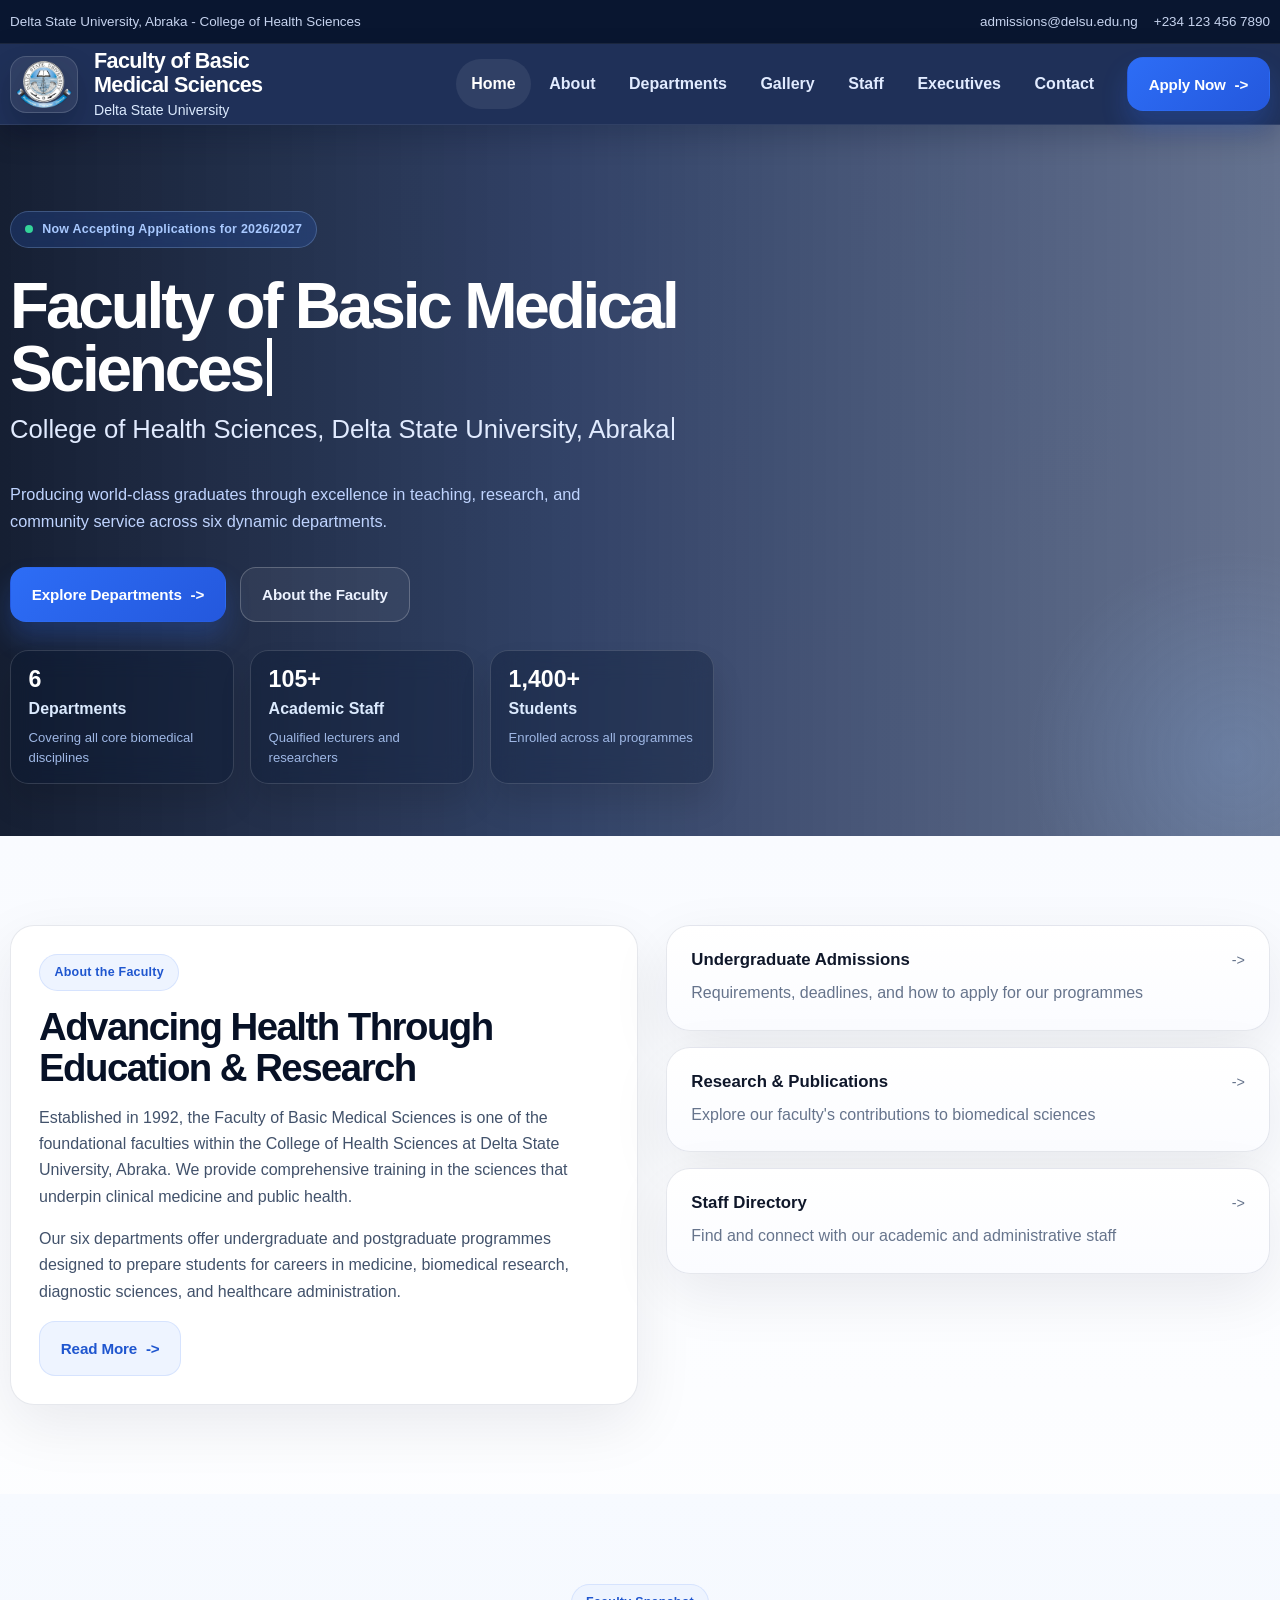
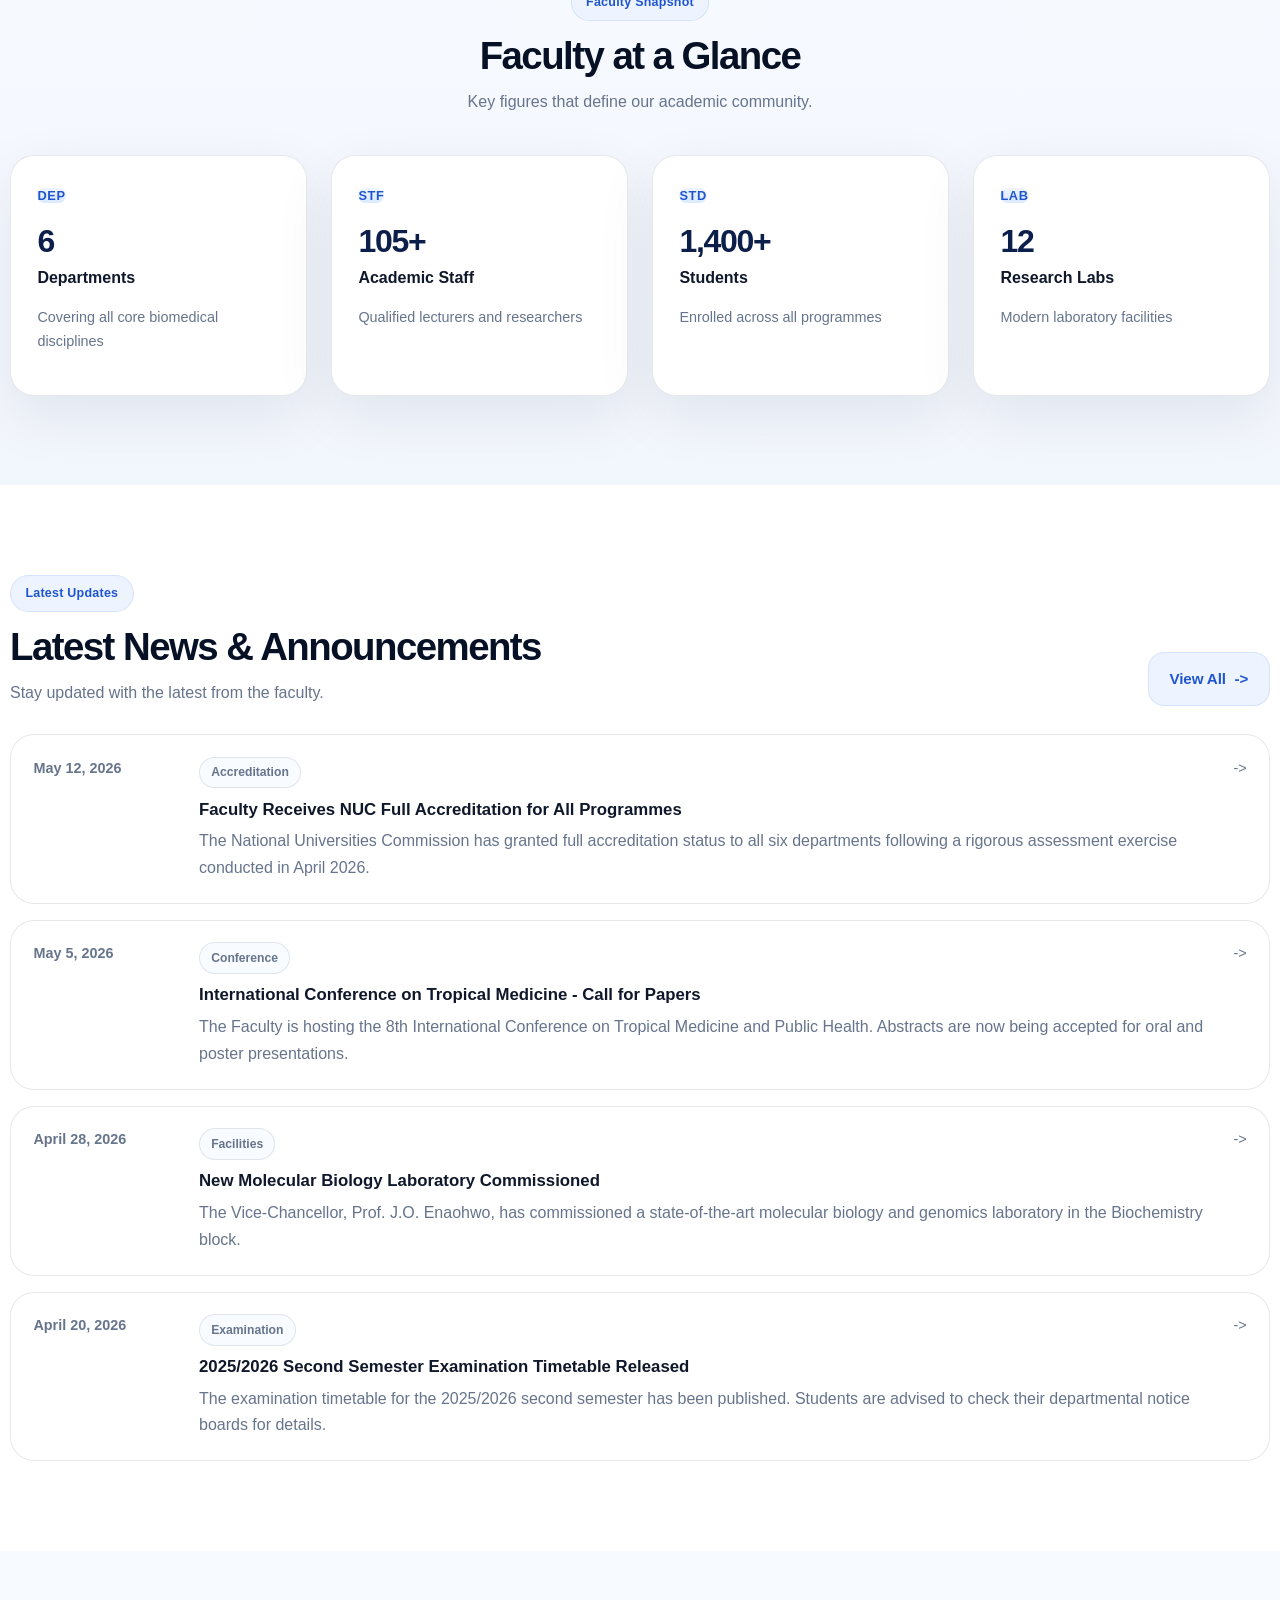
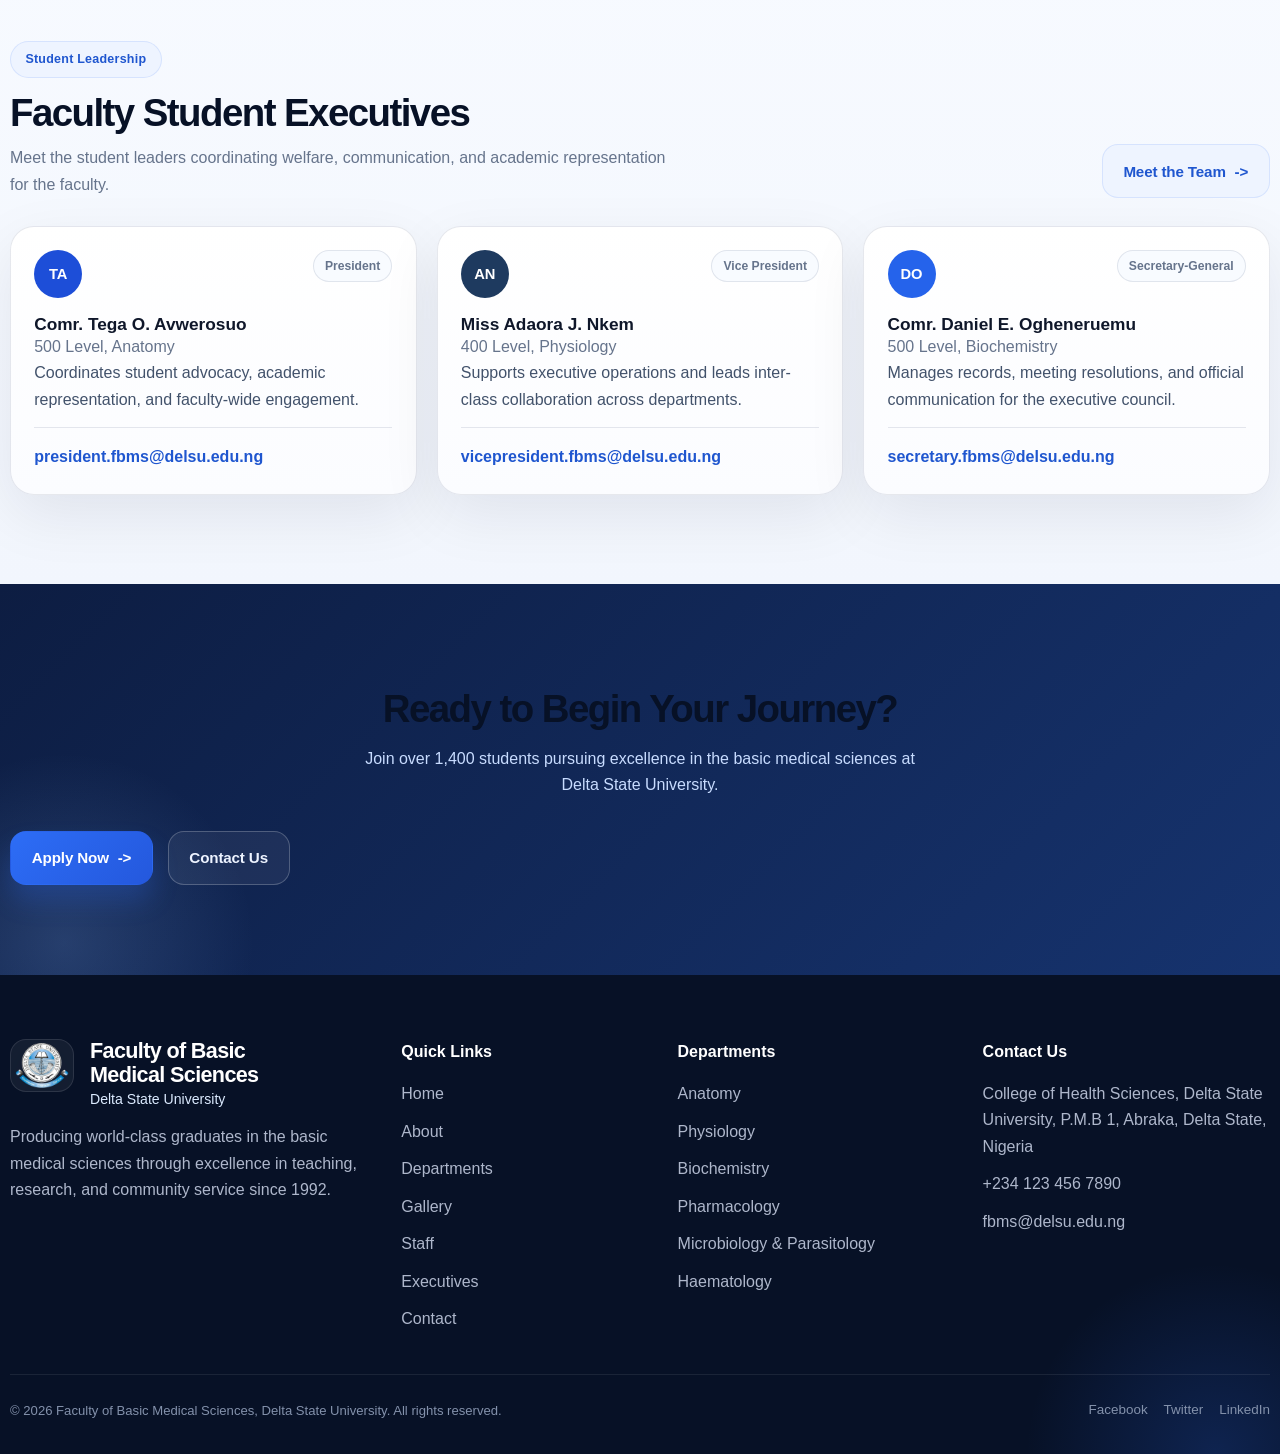
==== apps/web/index.html @ dda70170 "Initial faculty website build" ====
<!DOCTYPE html>
<html lang="en">
  <head>
    <meta charset="UTF-8" />
    <meta name="viewport" content="width=device-width, initial-scale=1.0" />
    <title>Faculty of Basic Medical Sciences</title>
    <link rel="stylesheet" href="assets/styles.css" />
  </head>
  <body data-page="home">
    <div id="site-header"></div>
    <main id="page-content"></main>
    <div id="site-footer"></div>
    <script src="assets/data.js"></script>
    <script src="assets/main.js"></script>
  </body>
  </html>
---- apps/web/assets/styles.css ----
:root {
  --navy-deep: #071126;
  --navy: #0c1f4a;
  --navy-soft: #16336e;
  --blue: #2d6df6;
  --blue-strong: #1f56cf;
  --blue-soft: #eef4ff;
  --blue-mid: #8fbeff;
  --blue-light: #dbeafe;
  --sky: #f5f8ff;
  --text: #0f172a;
  --text-soft: #42526b;
  --text-muted: #66748c;
  --line: rgba(15, 37, 84, 0.1);
  --line-strong: rgba(15, 37, 84, 0.16);
  --panel: #ffffff;
  --panel-soft: #f7f9fd;
  --white: #ffffff;
  --success-bg: #f0fdf4;
  --success-line: #bbf7d0;
  --success-text: #166534;
  --shadow: 0 20px 60px rgba(6, 18, 43, 0.08);
  --shadow-lg: 0 24px 70px rgba(6, 18, 43, 0.14);
  --radius-xl: 1.5rem;
  --radius-lg: 1.25rem;
  --radius-md: 1rem;
  --radius-sm: 0.8rem;
  --transition: 180ms ease;
}

*,
*::before,
*::after {
  box-sizing: border-box;
}

html {
  scroll-behavior: smooth;
}

body {
  margin: 0;
  min-width: 320px;
  font-family: Aptos, "Segoe UI", Tahoma, Geneva, Verdana, sans-serif;
  color: var(--text);
  background: linear-gradient(180deg, #f4f8ff 0%, #f9fbff 18%, #ffffff 42%);
  line-height: 1.65;
}

img {
  display: block;
  max-width: 100%;
  height: auto;
}

a {
  color: inherit;
  text-decoration: none;
}

button,
input,
select,
textarea {
  font: inherit;
}

.container {
  width: min(1320px, calc(100% - 1.25rem));
  margin: 0 auto;
}

.section {
  position: relative;
  padding: clamp(4rem, 7vw, 6rem) 0;
}

.section-alt {
  background: linear-gradient(180deg, #f7faff 0%, #f2f6fd 100%);
}

.page-hero {
  position: relative;
  overflow: hidden;
  background: linear-gradient(135deg, var(--navy) 0%, var(--navy-soft) 100%);
  color: var(--white);
}

.page-hero::before {
  content: "";
  position: absolute;
  inset: auto auto -8rem -5rem;
  width: 22rem;
  height: 22rem;
  border-radius: 50%;
  background: radial-gradient(circle, rgba(143, 190, 255, 0.18) 0%, rgba(143, 190, 255, 0) 70%);
}

.page-hero::after {
  content: "";
  position: absolute;
  inset: -5rem -6rem auto auto;
  width: 20rem;
  height: 20rem;
  border-radius: 50%;
  background: radial-gradient(circle, rgba(45, 109, 246, 0.22) 0%, rgba(45, 109, 246, 0) 68%);
}

.page-hero__inner {
  position: relative;
  z-index: 1;
  max-width: 48rem;
  padding: 5rem 0 4.5rem;
}

.page-hero__eyebrow {
  display: inline-block;
  margin-bottom: 1rem;
  padding: 0.45rem 0.9rem;
  border-radius: 999px;
  background: rgba(255, 255, 255, 0.08);
  border: 1px solid rgba(255, 255, 255, 0.14);
  color: var(--blue-mid);
  font-size: 0.75rem;
  font-weight: 700;
  letter-spacing: 0.12em;
  text-transform: uppercase;
}

.page-hero__title {
  margin: 0;
  font-size: clamp(2.4rem, 5vw, 4rem);
  line-height: 1.02;
  letter-spacing: -0.04em;
}

.page-hero__text {
  max-width: 42rem;
  margin: 1rem 0 0;
  color: #d9e7ff;
  font-size: 1.02rem;
}

.utility-bar {
  background: #091630;
  border-bottom: 1px solid rgba(255, 255, 255, 0.08);
  color: #c6d3ee;
}

.utility-bar__inner,
.site-nav__inner {
  display: flex;
  align-items: center;
  justify-content: space-between;
  gap: 1rem;
}

.utility-bar__inner {
  min-height: 2.7rem;
  font-size: 0.84rem;
}

.utility-bar__meta {
  display: flex;
  align-items: center;
  justify-content: flex-end;
  flex-wrap: wrap;
  gap: 1rem;
}

.site-nav {
  position: sticky;
  top: 0;
  z-index: 50;
  background: rgba(12, 31, 74, 0.92);
  border-bottom: 1px solid rgba(255, 255, 255, 0.08);
  box-shadow: 0 12px 28px rgba(5, 15, 36, 0.22);
  backdrop-filter: blur(18px);
}

.site-nav__inner {
  min-height: 5rem;
  gap: 1.5rem;
}

.brand {
  display: inline-flex;
  align-items: center;
  gap: 1rem;
  min-width: 0;
}

.brand--header {
  flex: 0 1 23rem;
  max-width: 23rem;
  color: var(--white);
}

.brand--footer {
  align-items: flex-start;
  color: var(--white);
}

.brand__mark,
.symbol-box,
.avatar {
  display: inline-flex;
  align-items: center;
  justify-content: center;
}

.brand__mark {
  flex: none;
}

.brand__mark--header {
  width: 4.25rem;
  height: 3.55rem;
  padding: 0.25rem;
  border-radius: 1rem;
  background: rgba(255, 255, 255, 0.08);
  border: 1px solid rgba(255, 255, 255, 0.14);
  box-shadow: 0 14px 26px rgba(5, 12, 28, 0.22);
}

.brand__mark--footer {
  width: 4rem;
  height: 3.35rem;
  padding: 0.2rem;
  border-radius: 1rem;
  background: rgba(255, 255, 255, 0.06);
  border: 1px solid rgba(255, 255, 255, 0.1);
}

.brand__mark--image {
  overflow: hidden;
}

.brand__logo {
  width: 100%;
  height: 100%;
  object-fit: contain;
  background: transparent;
  filter: drop-shadow(0 10px 18px rgba(7, 17, 38, 0.26));
}

.brand__text {
  display: flex;
  flex-direction: column;
  min-width: 0;
}

.brand__name {
  margin: 0;
  font-size: clamp(1rem, 0.9vw + 0.7rem, 1.35rem);
  font-weight: 700;
  line-height: 1.12;
  letter-spacing: -0.03em;
  text-wrap: balance;
}

.brand__sub {
  margin: 0.25rem 0 0;
  color: var(--blue-light);
  font-size: 0.88rem;
  line-height: 1.25;
}

.nav-links {
  display: flex;
  align-items: center;
  flex: 1 1 auto;
  min-width: 0;
  justify-content: flex-end;
  flex-wrap: nowrap;
  gap: 0.2rem;
}

.nav-link {
  padding: 0.72rem 0.95rem;
  border-radius: 999px;
  color: #e1ebff;
  font-weight: 600;
  white-space: nowrap;
  transition: color var(--transition), background-color var(--transition), transform var(--transition);
}

.nav-link:hover,
.nav-link.is-active {
  background: rgba(255, 255, 255, 0.08);
  color: var(--white);
}

.nav-cta {
  flex: none;
  margin-left: 0.9rem;
  align-self: center;
}

.button,
.button-secondary,
.button-soft {
  display: inline-flex;
  align-items: center;
  justify-content: center;
  gap: 0.55rem;
  min-height: 3.2rem;
  padding: 0.85rem 1.3rem;
  border-radius: 1rem;
  border: 1px solid transparent;
  font-size: 0.95rem;
  font-weight: 700;
  letter-spacing: -0.01em;
  transition: transform var(--transition), background-color var(--transition), border-color var(--transition),
    box-shadow var(--transition);
}

.button:hover,
.button-secondary:hover,
.button-soft:hover {
  transform: translateY(-2px);
}

.button {
  background: linear-gradient(135deg, var(--blue) 0%, #2458dd 100%);
  color: var(--white);
  box-shadow: 0 16px 26px rgba(45, 109, 246, 0.24);
}

.button-secondary {
  background: rgba(255, 255, 255, 0.06);
  border-color: rgba(255, 255, 255, 0.22);
  color: #edf3ff;
}

.button-soft {
  background: var(--blue-soft);
  border-color: rgba(45, 109, 246, 0.12);
  color: var(--blue-strong);
}

.button-arrow {
  font-weight: 800;
}

.nav-toggle {
  display: none;
  padding: 0.65rem 0.8rem;
  border: 0;
  border-radius: 0.9rem;
  background: rgba(255, 255, 255, 0.08);
  color: var(--white);
  cursor: pointer;
}

.nav-toggle__bars,
.nav-toggle__bars::before,
.nav-toggle__bars::after {
  display: block;
  width: 1.2rem;
  height: 2px;
  background: currentColor;
  border-radius: 999px;
  transition: transform var(--transition), opacity var(--transition);
  content: "";
}

.nav-toggle__bars::before {
  transform: translateY(-0.36rem);
}

.nav-toggle__bars::after {
  transform: translateY(0.24rem);
}

.nav-toggle.is-open .nav-toggle__bars {
  background: transparent;
}

.nav-toggle.is-open .nav-toggle__bars::before {
  transform: translateY(0) rotate(45deg);
}

.nav-toggle.is-open .nav-toggle__bars::after {
  transform: translateY(-2px) rotate(-45deg);
}

.mobile-menu {
  display: none;
  padding: 0.35rem 0 1.15rem;
  background: rgba(8, 22, 49, 0.97);
  border-top: 1px solid rgba(255, 255, 255, 0.1);
}

.mobile-menu.is-open {
  display: block;
}

.mobile-menu__links {
  display: grid;
  gap: 0.2rem;
}

.mobile-link {
  padding: 0.8rem 0;
  color: #dbeafe;
  font-weight: 600;
}

.mobile-link.is-active {
  color: var(--white);
}

.mobile-menu .button {
  width: 100%;
  margin-top: 0.85rem;
}

.home-hero {
  position: relative;
  overflow: hidden;
  min-height: clamp(520px, 70vh, 640px);
  isolation: isolate;
}

.home-hero__media {
  position: absolute;
  inset: 0;
  z-index: -2;
}

.home-hero__slide {
  position: absolute;
  inset: -1.5%;
  z-index: 0;
  opacity: 0;
  background-size: cover;
  background-position: center;
  filter: blur(18px) saturate(0.96);
  transform: scale(1.06);
  transition: opacity 2.6s ease, filter 2.8s ease, transform 10.4s ease;
  will-change: transform, opacity, filter;
}

.home-hero__slide:nth-child(odd) {
  transform-origin: center left;
}

.home-hero__slide:nth-child(even) {
  transform-origin: center right;
}

.home-hero__slide.is-active {
  z-index: 2;
  opacity: 1;
  filter: blur(0) saturate(1);
  animation: heroPanZoom 10.2s ease-in-out both;
}

.home-hero__slide.is-leaving {
  z-index: 1;
  opacity: 0;
  filter: blur(16px) saturate(1.04);
}

.home-hero::before {
  content: "";
  position: absolute;
  inset: 0;
  z-index: -1;
  background:
    linear-gradient(
      90deg,
      rgba(7, 17, 38, 0.94) 0%,
      rgba(12, 31, 74, 0.84) 44%,
      rgba(12, 31, 74, 0.62) 100%
    );
}

.home-hero::after {
  content: "";
  position: absolute;
  inset: auto -10rem -8rem auto;
  z-index: -1;
  width: 26rem;
  height: 26rem;
  border-radius: 50%;
  background: radial-gradient(circle, rgba(143, 190, 255, 0.18) 0%, rgba(143, 190, 255, 0) 70%);
}

.home-hero__content {
  position: relative;
  z-index: 1;
  display: flex;
  align-items: flex-start;
  min-height: inherit;
  padding: clamp(4rem, 8vw, 5.35rem) 0 clamp(2.2rem, 4vw, 3.35rem);
  color: var(--white);
}

.home-hero__shell {
  max-width: 44rem;
}

.badge {
  display: inline-flex;
  align-items: center;
  gap: 0.55rem;
  padding: 0.45rem 0.9rem;
  border-radius: 999px;
  font-size: 0.78rem;
  font-weight: 700;
  letter-spacing: 0.02em;
}

.badge--hero {
  margin-bottom: 1.7rem;
  background: rgba(45, 109, 246, 0.18);
  border: 1px solid rgba(173, 207, 255, 0.24);
  color: #a9c9ff;
  backdrop-filter: blur(8px);
}

.badge--light {
  border: 1px solid rgba(45, 109, 246, 0.12);
  background: var(--blue-soft);
  color: var(--blue-strong);
}

.badge__dot {
  width: 0.5rem;
  height: 0.5rem;
  border-radius: 999px;
  background: #34d399;
}

.home-hero__title {
  max-width: 45rem;
  min-height: 1.8em;
  margin: 0;
  font-size: clamp(2.8rem, 5vw, 5.15rem);
  line-height: 0.98;
  letter-spacing: -0.05em;
}

.home-hero__subtitle {
  max-width: 42rem;
  min-height: 2.2em;
  margin: 0.85rem 0 0;
  color: #e1ebff;
  font-size: clamp(1.15rem, 2vw, 1.75rem);
  line-height: 1.24;
}

.home-hero__text {
  max-width: 37rem;
  margin: 0.7rem 0 0;
  color: #bfd4ff;
  font-size: 1.02rem;
}

.button-row {
  display: flex;
  flex-wrap: wrap;
  gap: 0.9rem;
  margin-top: 2rem;
}

.js-typing {
  position: relative;
}

.js-typing.is-typing::after,
.js-typing.is-complete::after {
  content: "";
  display: inline-block;
  width: 0.08em;
  height: 0.9em;
  margin-left: 0.08em;
  vertical-align: -0.08em;
  background: currentColor;
  animation: typingCursor 0.9s steps(1) infinite;
}

.hero-stats {
  display: grid;
  grid-template-columns: repeat(3, minmax(0, 1fr));
  gap: 1rem;
  max-width: 50rem;
  margin-top: 1.75rem;
}

.hero-stat {
  padding: 1rem 1.1rem;
  border-radius: 1.15rem;
  background: rgba(8, 22, 49, 0.34);
  border: 1px solid rgba(255, 255, 255, 0.14);
  box-shadow: 0 20px 32px rgba(0, 0, 0, 0.12);
  backdrop-filter: blur(14px);
}

.hero-stat__value {
  font-size: 1.45rem;
  font-weight: 800;
  line-height: 1.1;
}

.hero-stat__label {
  margin-top: 0.25rem;
  font-weight: 700;
  color: #dbeafe;
}

.hero-stat__desc {
  margin-top: 0.35rem;
  color: #9fb8e5;
  font-size: 0.82rem;
  line-height: 1.5;
}

.home-overview {
  display: grid;
  grid-template-columns: minmax(0, 1.02fr) minmax(320px, 0.98fr);
  gap: 1.75rem;
  align-items: start;
}

.home-overview__intro {
  height: 100%;
}

.home-overview__links {
  display: grid;
  gap: 1rem;
}

.grid-two,
.grid-three,
.grid-four,
.staff-grid {
  display: grid;
  gap: 1.5rem;
}

.grid-two {
  grid-template-columns: repeat(2, minmax(0, 1fr));
  align-items: start;
  gap: 1.75rem;
}

.grid-three {
  grid-template-columns: repeat(3, minmax(0, 1fr));
}

.grid-four {
  grid-template-columns: repeat(4, minmax(0, 1fr));
}

.section-heading {
  margin: 0.9rem 0 0;
  color: var(--navy-deep);
  font-size: clamp(2rem, 3vw, 3rem);
  line-height: 1.08;
  letter-spacing: -0.04em;
}

.section-subtitle {
  max-width: 42rem;
  margin: 0.75rem 0 0;
  color: var(--text-muted);
}

.section-copy {
  color: var(--text-soft);
}

.small-text,
.card-link__desc,
.department-card__desc,
.news-row__text,
.staff-card__meta,
.gallery-card__tag,
.contact-text {
  color: var(--text-muted);
}

.small-text {
  font-size: 0.9rem;
}

.card,
.panel-card,
.news-row,
.staff-card,
.gallery-card,
.contact-panel,
.department-card,
.summary-tile,
.timeline-row {
  border: 1px solid var(--line);
  border-radius: var(--radius-xl);
  background: var(--panel);
}

.card,
.panel-card,
.contact-panel,
.department-card,
.summary-tile,
.staff-card,
.gallery-card {
  box-shadow: var(--shadow);
}

.card,
.panel-card,
.contact-panel {
  padding: 1.75rem;
}

.card-link {
  display: block;
  height: 100%;
  padding: 1.45rem 1.5rem;
  background: linear-gradient(180deg, #ffffff 0%, #fbfcff 100%);
  transition: transform var(--transition), border-color var(--transition), box-shadow var(--transition);
}

.card-link:hover,
.department-card:hover,
.gallery-card:hover,
.staff-card:hover,
.executive-card:hover {
  transform: translateY(-4px);
  border-color: rgba(45, 109, 246, 0.22);
  box-shadow: var(--shadow-lg);
}

.card-link__head,
.news-row__head {
  display: flex;
  align-items: flex-start;
  justify-content: space-between;
  gap: 1rem;
}

.card-link__title,
.department-card__title,
.news-row__title,
.staff-card__name,
.gallery-card__title {
  margin: 0;
  font-size: 1.05rem;
  font-weight: 700;
  line-height: 1.35;
}

.card-link__desc,
.department-card__desc,
.news-row__text {
  margin: 0.5rem 0 0;
}

.feature-icon,
.symbol-box {
  width: 2.85rem;
  height: 2.85rem;
  border-radius: 0.95rem;
  background: linear-gradient(180deg, #eef4ff 0%, #dbeafe 100%);
  color: var(--blue-strong);
  font-size: 0.8rem;
  font-weight: 800;
  letter-spacing: 0.05em;
}

.stats-header {
  max-width: 42rem;
  margin: 0 auto 2.5rem;
  text-align: center;
}

.stats-card {
  padding: 1.65rem;
  text-align: left;
}

.stats-card__value,
.summary-tile__value {
  margin-top: 1rem;
  color: var(--navy);
  font-size: 2rem;
  font-weight: 800;
  line-height: 1.05;
  letter-spacing: -0.04em;
}

.stats-card__label,
.summary-tile__label {
  margin-top: 0.45rem;
  font-weight: 700;
}

.news-header {
  display: flex;
  align-items: flex-end;
  justify-content: space-between;
  gap: 1rem;
  margin-bottom: 1.75rem;
}

.news-list {
  display: grid;
  gap: 1rem;
}

.news-row {
  display: grid;
  grid-template-columns: 9rem minmax(0, 1fr) auto;
  gap: 1.35rem;
  padding: 1.35rem 1.4rem;
}

.news-row__title {
  margin-top: 0.65rem;
}

.news-row__text {
  margin-top: 0.45rem;
}

.chip {
  display: inline-flex;
  align-items: center;
  gap: 0.35rem;
  padding: 0.3rem 0.7rem;
  border-radius: 999px;
  border: 1px solid var(--line);
  background: #f8fbff;
  color: var(--text-muted);
  font-size: 0.76rem;
  font-weight: 700;
}

.cta-band {
  position: relative;
  overflow: hidden;
  background: linear-gradient(135deg, #0d1d42 0%, #16336e 100%);
  color: var(--white);
  text-align: center;
}

.cta-band::before {
  content: "";
  position: absolute;
  inset: auto auto -10rem -8rem;
  width: 24rem;
  height: 24rem;
  border-radius: 50%;
  background: radial-gradient(circle, rgba(143, 190, 255, 0.18) 0%, rgba(143, 190, 255, 0) 70%);
}

.cta-band .container {
  position: relative;
  z-index: 1;
}

.cta-band__text {
  max-width: 35rem;
  margin: 1rem auto 0;
  color: #c8dcff;
}

.dean-photo {
  overflow: hidden;
  padding: 0;
}

.dean-photo img {
  width: 100%;
  aspect-ratio: 4 / 5;
  object-fit: cover;
}

.dean-photo__caption {
  padding: 1.2rem 1.5rem;
  border-top: 1px solid var(--line);
}

.values-grid,
.departments-grid,
.summary-grid,
.contact-grid {
  display: grid;
  gap: 1.5rem;
}

.values-grid {
  grid-template-columns: repeat(3, minmax(0, 1fr));
}

.timeline {
  display: grid;
  gap: 1rem;
  margin-top: 1.8rem;
}

.timeline-row {
  display: grid;
  grid-template-columns: auto 1fr;
  gap: 1rem;
  align-items: start;
  padding: 1.2rem 1.35rem;
}

.timeline-year {
  min-width: 3.4rem;
  padding: 0.4rem 0.75rem;
  border-radius: 999px;
  background: var(--blue-soft);
  color: var(--blue-strong);
  border: 1px solid rgba(45, 109, 246, 0.12);
  font-size: 0.8rem;
  font-weight: 800;
  text-align: center;
}

.departments-grid {
  grid-template-columns: repeat(2, minmax(0, 1fr));
}

.department-card {
  display: flex;
  flex-direction: column;
  overflow: hidden;
  background: linear-gradient(180deg, #ffffff 0%, #fbfcff 100%);
}

.department-card__body {
  padding: 1.6rem;
}

.department-card__head {
  display: flex;
  gap: 0.9rem;
  align-items: center;
  margin-bottom: 1.05rem;
}

.avatar {
  width: 3rem;
  height: 3rem;
  border-radius: 999px;
  background: var(--navy);
  color: var(--white);
  font-size: 0.92rem;
  font-weight: 800;
}

.programme-list {
  display: flex;
  flex-wrap: wrap;
  gap: 0.45rem;
  margin-top: 1rem;
}

.department-card__footer {
  display: flex;
  align-items: center;
  justify-content: space-between;
  gap: 0.8rem;
  margin-top: auto;
  padding: 1rem 1.6rem 1.2rem;
  border-top: 1px solid var(--line);
}

.department-card__stats {
  display: flex;
  flex-wrap: wrap;
  gap: 1rem;
}

.summary-grid {
  grid-template-columns: repeat(4, minmax(0, 1fr));
}

.summary-tile {
  padding: 1.25rem;
  text-align: center;
  background: linear-gradient(180deg, #ffffff 0%, #f8fbff 100%);
}

.filter-row {
  display: flex;
  flex-wrap: wrap;
  gap: 0.75rem;
  padding-bottom: 1.25rem;
  border-bottom: 1px solid var(--line);
  margin-bottom: 2rem;
}

.filter-button {
  padding: 0.72rem 1rem;
  border: 1px solid transparent;
  border-radius: 999px;
  background: transparent;
  color: var(--text-muted);
  font-weight: 600;
  cursor: pointer;
  transition: background-color var(--transition), color var(--transition), border-color var(--transition);
}

.filter-button:hover {
  background: var(--blue-soft);
  color: var(--blue-strong);
}

.filter-button.is-active {
  background: var(--navy);
  color: var(--white);
}

.gallery-grid {
  columns: 3 280px;
  column-gap: 1.1rem;
}

.gallery-card {
  break-inside: avoid;
  overflow: hidden;
  margin-bottom: 1.1rem;
}

.gallery-card__media {
  position: relative;
  overflow: hidden;
  background: #e7edf6;
}

.gallery-card__image,
.gallery-card__fallback {
  width: 100%;
  height: 100%;
}

.gallery-card__image {
  position: absolute;
  inset: 0;
  object-fit: cover;
  transition: transform 300ms ease;
}

.gallery-card:hover .gallery-card__image {
  transform: scale(1.04);
}

.gallery-card__fallback {
  display: flex;
  align-items: center;
  justify-content: center;
  padding: 1rem;
  text-align: center;
  min-height: inherit;
}

.gallery-card__badge {
  position: absolute;
  top: 0.9rem;
  right: 0.9rem;
  z-index: 1;
  padding: 0.3rem 0.6rem;
  border-radius: 999px;
  background: rgba(15, 23, 42, 0.72);
  color: var(--white);
  font-size: 0.7rem;
  font-weight: 700;
  letter-spacing: 0.04em;
  text-transform: uppercase;
}

.gallery-card__symbol {
  font-size: 0.82rem;
  font-weight: 800;
  letter-spacing: 0.08em;
  color: rgba(0, 0, 0, 0.28);
}

.gallery-card__body {
  padding: 1rem 1.1rem 1.15rem;
}

.search-filter-bar {
  display: grid;
  grid-template-columns: minmax(0, 1.3fr) 220px 200px;
  gap: 0.85rem;
  margin-bottom: 1rem;
}

.search-input,
.select-input,
.text-input,
.textarea-input {
  width: 100%;
  padding: 0.88rem 1rem;
  border: 1px solid var(--line);
  border-radius: 1rem;
  background: rgba(255, 255, 255, 0.92);
  color: var(--text);
  outline: none;
  transition: border-color var(--transition), box-shadow var(--transition);
}

.search-input:focus,
.select-input:focus,
.text-input:focus,
.textarea-input:focus {
  border-color: rgba(45, 109, 246, 0.42);
  box-shadow: 0 0 0 4px rgba(45, 109, 246, 0.12);
}

.staff-count {
  margin: 0 0 1.5rem;
  color: var(--text-muted);
  font-size: 0.84rem;
  font-weight: 700;
}

.staff-grid {
  grid-template-columns: repeat(3, minmax(0, 1fr));
}

.staff-card {
  padding: 1.35rem;
  background: linear-gradient(180deg, #ffffff 0%, #fbfcff 100%);
}

.staff-card__name {
  margin-top: 1rem;
}

.staff-card__meta {
  margin: 0.35rem 0 0;
}

.staff-card__pill {
  margin: 1rem 0 0.8rem;
}

.staff-card__email {
  font-size: 0.85rem;
  color: var(--text-muted);
}

.executive-metrics,
.executives-grid {
  display: grid;
  gap: 1.25rem;
}

.executive-metrics {
  grid-template-columns: repeat(3, minmax(0, 1fr));
  margin-top: 1.6rem;
}

.executive-metric {
  padding: 1rem 1.05rem;
  border: 1px solid var(--line);
  border-radius: 1.1rem;
  background: linear-gradient(180deg, #ffffff 0%, #f7faff 100%);
}

.executive-metric__value {
  color: var(--navy);
  font-size: 1.8rem;
  font-weight: 800;
  line-height: 1.05;
  letter-spacing: -0.04em;
}

.executive-metric__label {
  margin-top: 0.4rem;
  font-weight: 700;
}

.executive-metric__desc {
  margin-top: 0.4rem;
  color: var(--text-muted);
  font-size: 0.86rem;
}

.executive-side-panel {
  background: linear-gradient(180deg, #ffffff 0%, #f9fbff 100%);
}

.executive-focus-list {
  display: grid;
  gap: 1.15rem;
  margin-top: 1.25rem;
}

.executive-focus-item {
  padding-bottom: 1rem;
  border-bottom: 1px solid var(--line);
}

.executive-focus-item:last-child {
  padding-bottom: 0;
  border-bottom: 0;
}

.executive-focus-item p {
  margin: 0.45rem 0 0;
}

.executives-grid {
  grid-template-columns: repeat(3, minmax(0, 1fr));
}

.executive-card {
  display: flex;
  flex-direction: column;
  gap: 0.9rem;
  padding: 1.45rem;
  border: 1px solid var(--line);
  border-radius: var(--radius-xl);
  background: linear-gradient(180deg, #ffffff 0%, #fbfcff 100%);
  box-shadow: var(--shadow);
  transition: transform var(--transition), border-color var(--transition), box-shadow var(--transition);
}

.executive-card__trigger {
  width: 100%;
  padding: 0;
  border: 0;
  background: transparent;
  color: inherit;
  text-align: left;
  cursor: pointer;
}

.executive-card__trigger:hover .executive-card__name,
.executive-card__trigger:focus-visible .executive-card__name {
  color: var(--blue-strong);
}

.executive-card__trigger:focus-visible {
  outline: 3px solid rgba(45, 109, 246, 0.18);
  outline-offset: 6px;
  border-radius: 0.9rem;
}

.executive-card__top {
  display: flex;
  align-items: flex-start;
  justify-content: space-between;
  gap: 0.9rem;
}

.executive-card__role {
  flex: none;
}

.executive-card__name {
  margin: 0;
  font-size: 1.08rem;
  font-weight: 700;
  line-height: 1.35;
}

.executive-card__meta {
  margin: -0.15rem 0 0;
  color: var(--text-muted);
}

.executive-card__focus {
  margin: 0;
  color: var(--text-soft);
}

.executive-card__contact {
  margin-top: auto;
  padding-top: 1rem;
  border-top: 1px solid var(--line);
}

.executive-card__contact a {
  color: var(--blue-strong);
  font-weight: 700;
  word-break: break-word;
}

.executive-cta {
  text-align: center;
}

.executive-cta .section-subtitle {
  margin-left: auto;
  margin-right: auto;
}

body.modal-open {
  overflow: hidden;
}

.executive-modal {
  position: fixed;
  inset: 0;
  z-index: 90;
  display: grid;
  place-items: center;
  padding: 1rem;
}

.executive-modal[hidden] {
  display: none;
}

.executive-modal__backdrop {
  position: absolute;
  inset: 0;
  background: rgba(7, 17, 38, 0.72);
  backdrop-filter: blur(16px);
}

.executive-modal__dialog {
  position: relative;
  z-index: 1;
  display: grid;
  grid-template-columns: minmax(260px, 0.9fr) minmax(0, 1.1fr);
  width: min(920px, calc(100vw - 2rem));
  max-height: min(88vh, 780px);
  overflow: auto;
  border-radius: 1.6rem;
  background: #ffffff;
  box-shadow: 0 28px 80px rgba(5, 15, 36, 0.28);
}

.executive-modal__close {
  position: absolute;
  top: 1rem;
  right: 1rem;
  z-index: 2;
  width: 2.8rem;
  height: 2.8rem;
  border: 0;
  border-radius: 999px;
  background: rgba(7, 17, 38, 0.08);
  color: var(--navy-deep);
  font-size: 1.2rem;
  cursor: pointer;
}

.executive-modal__media {
  min-height: 100%;
  background: linear-gradient(180deg, #dde8fb 0%, #f4f7ff 100%);
}

.executive-modal__image {
  width: 100%;
  height: 100%;
  min-height: 100%;
  object-fit: cover;
}

.executive-modal__content {
  display: flex;
  flex-direction: column;
  align-items: flex-start;
  padding: 2rem 2rem 2.15rem;
}

.executive-modal__title {
  margin: 1rem 0 0;
  color: var(--navy-deep);
  font-size: clamp(1.8rem, 4vw, 2.4rem);
  line-height: 1.05;
  letter-spacing: -0.04em;
}

.executive-modal__meta {
  margin: 0.65rem 0 0;
  color: var(--text-muted);
  font-size: 0.98rem;
  font-weight: 700;
}

.executive-modal__text {
  margin: 1rem 0 0;
  color: var(--text-soft);
}

.executive-modal__button {
  margin-top: 1.6rem;
}

.contact-grid {
  grid-template-columns: minmax(0, 1.2fr) minmax(300px, 0.8fr);
}

.contact-form {
  display: grid;
  gap: 1rem;
}

.contact-form__two {
  display: grid;
  grid-template-columns: repeat(2, minmax(0, 1fr));
  gap: 1rem;
}

.form-label {
  display: block;
  margin-bottom: 0.45rem;
  color: var(--text-muted);
  font-size: 0.8rem;
  font-weight: 700;
}

.textarea-input {
  min-height: 10rem;
  resize: vertical;
}

.form-status {
  display: none;
  margin-bottom: 1rem;
  padding: 0.95rem 1rem;
  border-radius: 1rem;
  border: 1px solid var(--success-line);
  background: var(--success-bg);
  color: var(--success-text);
}

.form-status.is-visible {
  display: block;
}

.form-note {
  margin: 0.35rem 0 0;
  color: var(--text-muted);
  font-size: 0.84rem;
}

.map-placeholder {
  display: flex;
  align-items: center;
  justify-content: center;
  min-height: 260px;
  background: linear-gradient(135deg, #eef4ff 0%, #dde9fb 100%);
  color: rgba(0, 0, 0, 0.4);
  text-align: center;
}

.contact-stack {
  display: grid;
  gap: 1rem;
}

.contact-list {
  display: grid;
  gap: 1.2rem;
}

.contact-item {
  display: grid;
  grid-template-columns: 2.25rem 1fr;
  gap: 0.85rem;
  align-items: start;
}

.contact-item__icon {
  width: 2.25rem;
  height: 2.25rem;
  border-radius: 0.85rem;
  background: var(--blue-soft);
  color: var(--blue-strong);
  display: inline-flex;
  align-items: center;
  justify-content: center;
  font-size: 0.78rem;
  font-weight: 800;
}

.footer {
  position: relative;
  overflow: hidden;
  background: #071126;
  color: var(--white);
}

.footer::before {
  content: "";
  position: absolute;
  inset: auto -8rem -12rem auto;
  width: 24rem;
  height: 24rem;
  border-radius: 50%;
  background: radial-gradient(circle, rgba(45, 109, 246, 0.2) 0%, rgba(45, 109, 246, 0) 70%);
}

.footer .container {
  position: relative;
  z-index: 1;
}

.footer__top {
  display: grid;
  grid-template-columns: 1.25fr 0.85fr 0.95fr 1fr;
  gap: 2rem;
  padding: 4rem 0 2.6rem;
}

.footer__heading {
  margin: 0 0 1rem;
  font-size: 1rem;
}

.footer__links {
  display: grid;
  gap: 0.7rem;
}

.footer__text,
.footer__links a,
.footer__links span {
  color: #aeb7cb;
}

.footer__text {
  max-width: 24rem;
}

.footer__links a:hover {
  color: #ffffff;
}

.footer__bottom {
  display: flex;
  align-items: center;
  justify-content: space-between;
  gap: 1rem;
  padding: 1.5rem 0 2rem;
  border-top: 1px solid rgba(255, 255, 255, 0.08);
}

.footer__bottom p {
  margin: 0;
  color: #8391ab;
  font-size: 0.82rem;
}

.social-links {
  display: flex;
  flex-wrap: wrap;
  gap: 1rem;
}

.social-links a {
  color: #8391ab;
  font-size: 0.84rem;
}

.social-links a:hover {
  color: #ffffff;
}

.empty-state {
  padding: 4rem 1rem;
  border: 1px dashed var(--line);
  border-radius: var(--radius-xl);
  background: rgba(255, 255, 255, 0.72);
  text-align: center;
  color: var(--text-muted);
}

@keyframes heroPanZoom {
  0% {
    transform: scale(1.03) translate3d(0, 0, 0);
  }

  50% {
    transform: scale(1.075) translate3d(1.2%, -0.6%, 0);
  }

  100% {
    transform: scale(1.05) translate3d(-0.8%, 0.7%, 0);
  }
}

@keyframes typingCursor {
  0%,
  49% {
    opacity: 1;
  }

  50%,
  100% {
    opacity: 0;
  }
}

@media (prefers-reduced-motion: reduce) {
  .home-hero__slide {
    transition: none;
    animation: none !important;
    transform: none;
    filter: none;
  }

  .js-typing.is-typing::after,
  .js-typing.is-complete::after {
    animation: none;
  }
}

@media (max-width: 1180px) {
  .grid-four,
  .summary-grid {
    grid-template-columns: repeat(2, minmax(0, 1fr));
  }

  .staff-grid,
  .executives-grid {
    grid-template-columns: repeat(2, minmax(0, 1fr));
  }

  .footer__top {
    grid-template-columns: repeat(2, minmax(0, 1fr));
  }
}

@media (max-width: 1024px) {
  .home-overview,
  .grid-two,
  .contact-grid {
    grid-template-columns: 1fr;
  }

  .values-grid,
  .departments-grid {
    grid-template-columns: repeat(2, minmax(0, 1fr));
  }

  .executive-metrics {
    grid-template-columns: 1fr;
  }

  .search-filter-bar {
    grid-template-columns: minmax(0, 1fr) 1fr 1fr;
  }

  .news-row {
    grid-template-columns: 8rem minmax(0, 1fr);
  }

  .news-row > div:last-child {
    display: none;
  }

  .executive-modal__dialog {
    grid-template-columns: 1fr;
  }

  .executive-modal__media {
    min-height: 280px;
  }
}

@media (max-width: 900px) {
  .utility-bar {
    display: none;
  }

  .nav-links {
    display: none;
  }

  .nav-toggle {
    display: inline-flex;
  }

  .site-nav__inner {
    min-height: 4.8rem;
  }

  .brand--header {
    max-width: calc(100% - 4.25rem);
  }

  .page-hero__inner {
    padding: 4.25rem 0 4rem;
  }

  .search-filter-bar,
  .contact-form__two {
    grid-template-columns: 1fr;
  }

  .hero-stats,
  .grid-three,
  .executives-grid {
    grid-template-columns: 1fr;
  }

  .hero-stats {
    max-width: 28rem;
  }

  .news-row {
    grid-template-columns: 1fr;
  }

  .news-header,
  .footer__bottom {
    flex-direction: column;
    align-items: flex-start;
  }
}

@media (max-width: 720px) {
  .container {
    width: min(1320px, calc(100% - 0.9rem));
  }

  .section {
    padding: 3.75rem 0;
  }

  .page-hero__inner {
    padding: 3.8rem 0 3.35rem;
  }

  .home-hero {
    min-height: 470px;
  }

  .home-hero__content {
    align-items: flex-start;
    padding: 4rem 0 2.4rem;
  }

  .home-hero__title {
    font-size: clamp(2.45rem, 10vw, 3.6rem);
    min-height: 2.05em;
  }

  .home-hero__subtitle {
    font-size: 1.08rem;
    min-height: 2.5em;
  }

  .home-hero__slide {
    background-position: 60% center;
  }

  .brand__mark--header {
    width: 3.7rem;
    height: 3.1rem;
  }

  .site-nav .brand__text {
    display: none;
  }

  .grid-four,
  .values-grid,
  .departments-grid,
  .summary-grid,
  .staff-grid,
  .executive-metrics,
  .footer__top {
    grid-template-columns: 1fr;
  }

  .button-row {
    align-items: stretch;
  }

  .button-row .button,
  .button-row .button-secondary,
  .button-row .button-soft {
    width: 100%;
  }

  .card,
  .panel-card,
  .contact-panel {
    padding: 1.45rem;
  }

  .footer__top {
    padding-top: 3.25rem;
  }

  .executive-modal {
    padding: 0.7rem;
  }

  .executive-modal__content {
    padding: 1.4rem 1.2rem 1.5rem;
  }
}

@media (max-width: 560px) {
  .brand__mark--footer {
    width: 3.5rem;
    height: 3rem;
  }

  .section-heading {
    font-size: clamp(1.7rem, 8vw, 2.25rem);
  }
}
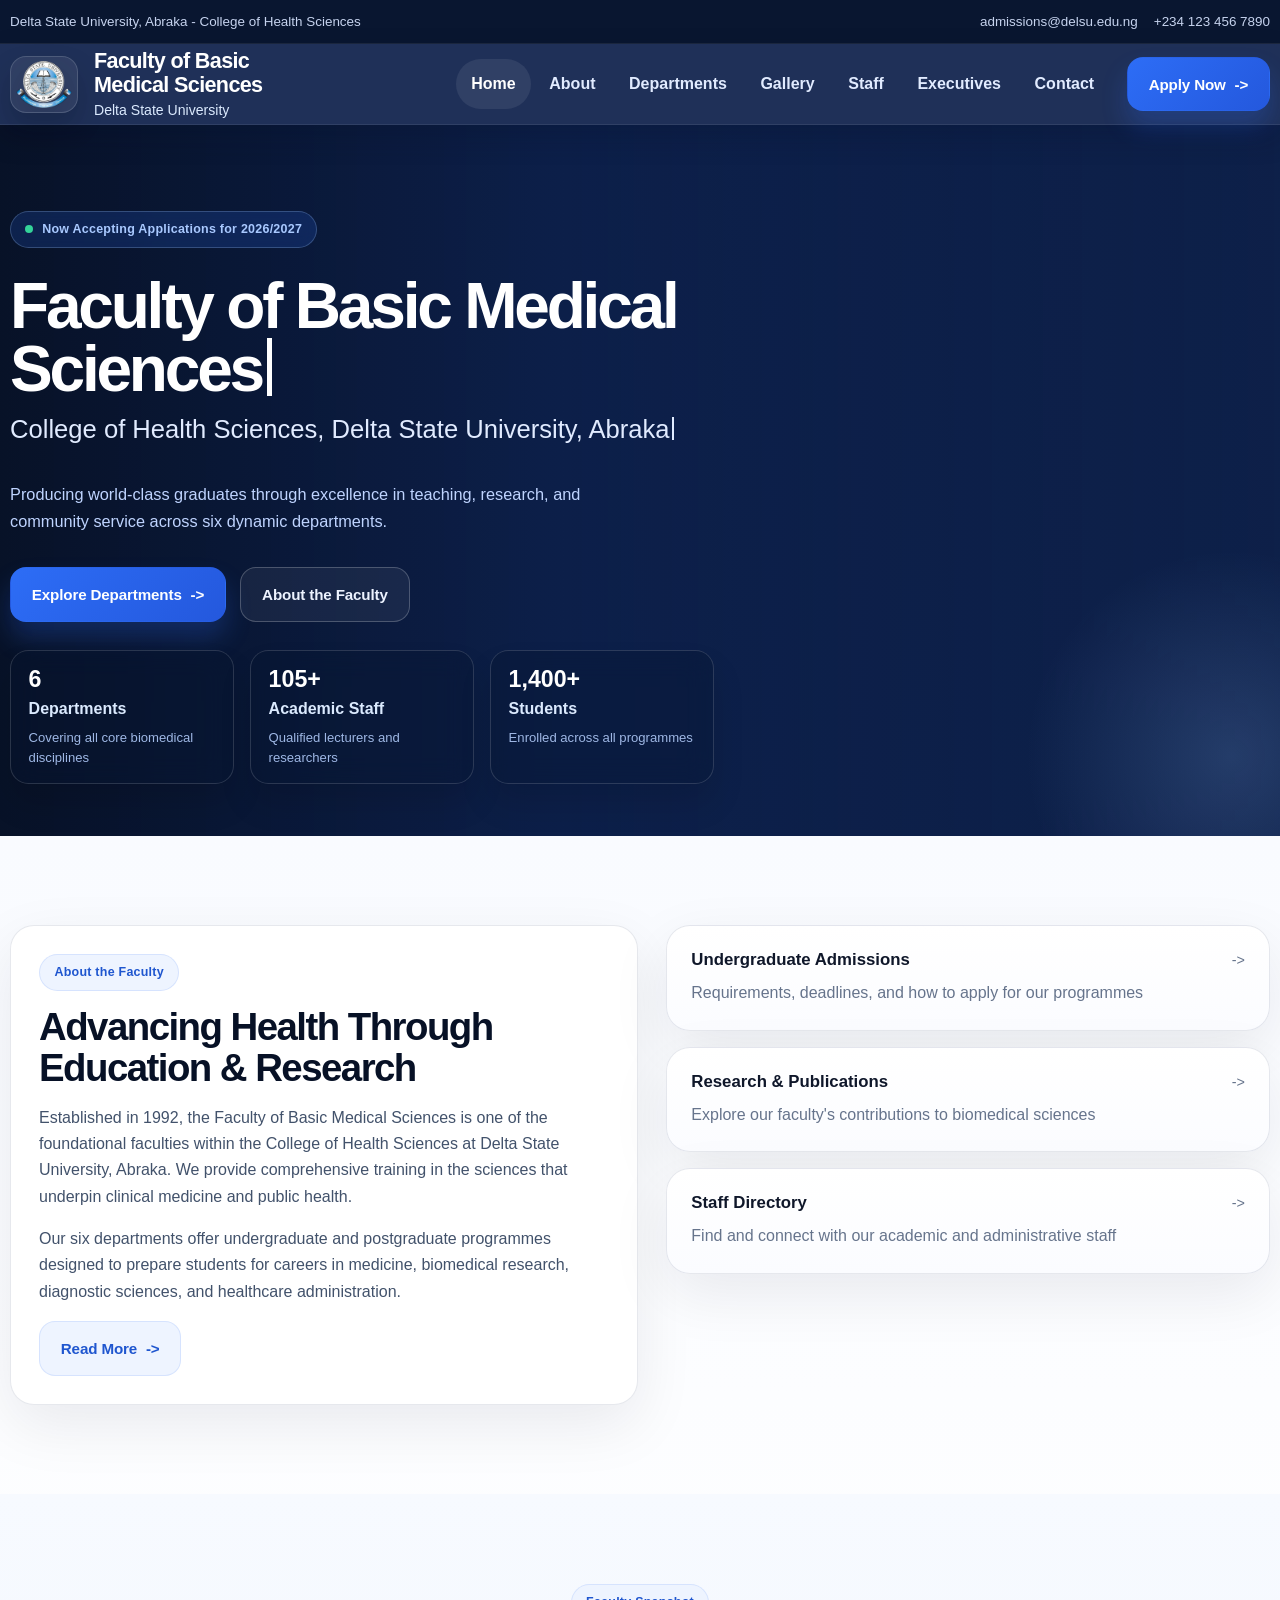
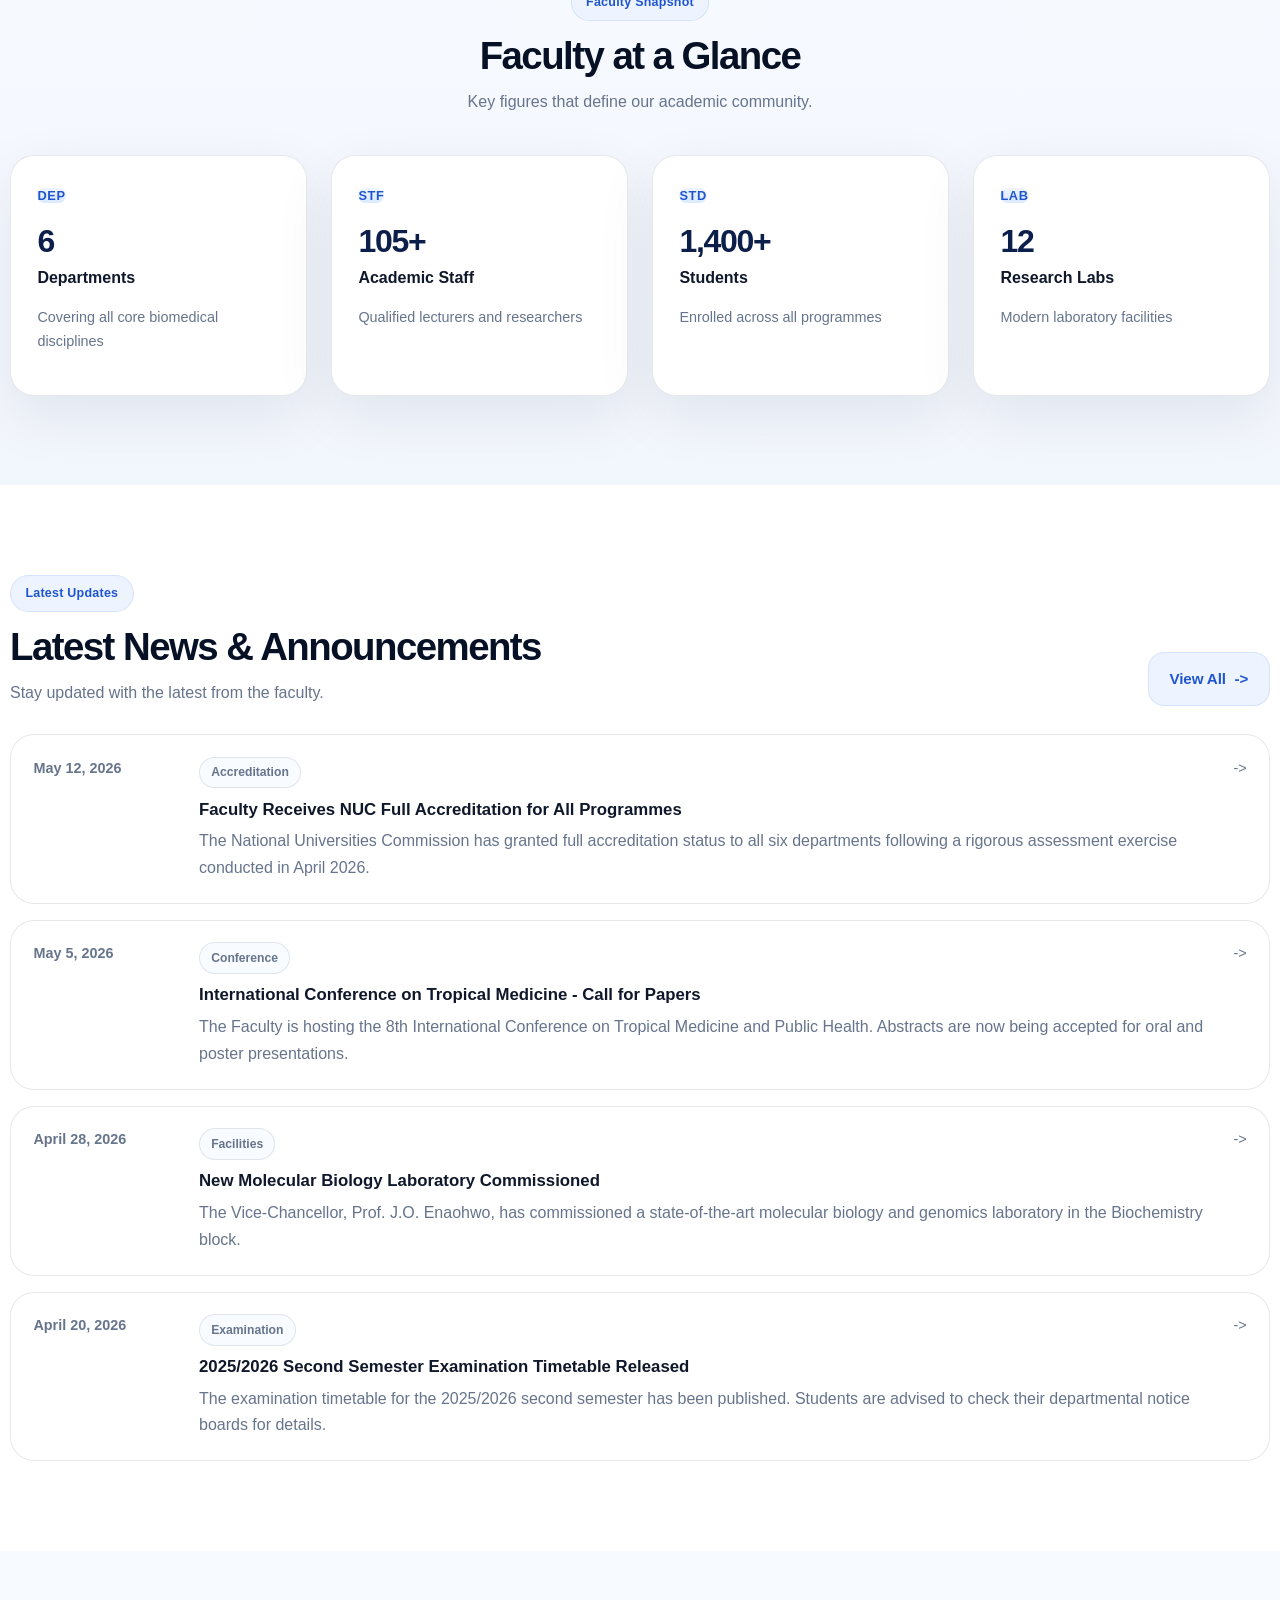
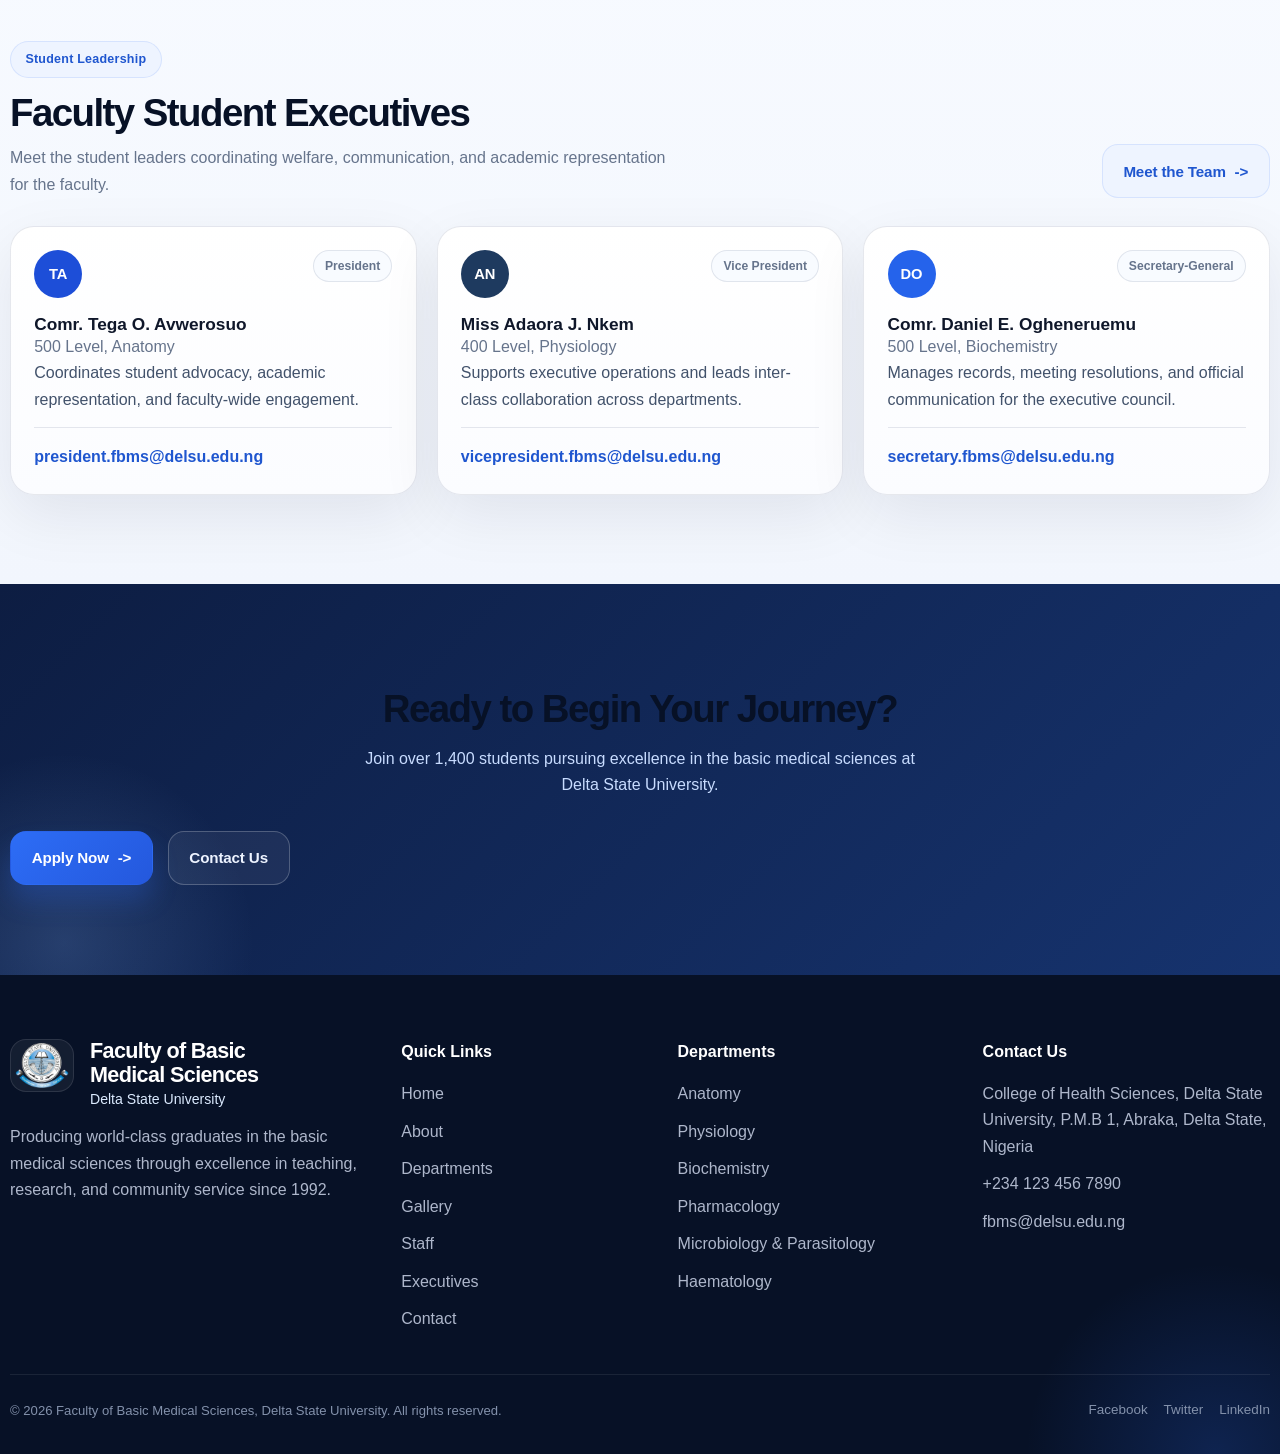
==== commit 80729345: "new file:   .vscode/settings.json 	modified:   apps/web/about.html 	modified:   apps/web/assets/main" ====
--- a/apps/web/index.html
+++ b/apps/web/index.html
@@ -4,6 +4,9 @@
     <meta charset="UTF-8" />
     <meta name="viewport" content="width=device-width, initial-scale=1.0" />
     <title>Faculty of Basic Medical Sciences</title>
+    <link rel="preconnect" href="https://images.pexels.com" crossorigin />
+    <link rel="preconnect" href="https://raw.createusercontent.com" crossorigin />
+    <link rel="dns-prefetch" href="https://images.pexels.com" />
     <link rel="stylesheet" href="assets/styles.css" />
   </head>
   <body data-page="home">
--- a/apps/web/assets/styles.css
+++ b/apps/web/assets/styles.css
@@ -433,13 +433,19 @@
   position: absolute;
   inset: -1.5%;
   z-index: 0;
+  overflow: hidden;
   opacity: 0;
-  background-size: cover;
-  background-position: center;
+  background: #102247;
   filter: blur(18px) saturate(0.96);
   transform: scale(1.06);
   transition: opacity 2.6s ease, filter 2.8s ease, transform 10.4s ease;
   will-change: transform, opacity, filter;
+}
+
+.home-hero__slide-image {
+  width: 100%;
+  height: 100%;
+  object-fit: cover;
 }
 
 .home-hero__slide:nth-child(odd) {
@@ -875,7 +881,8 @@
   padding: 0;
 }
 
-.dean-photo img {
+.dean-photo img,
+.dean-photo__image {
   width: 100%;
   aspect-ratio: 4 / 5;
   object-fit: cover;
